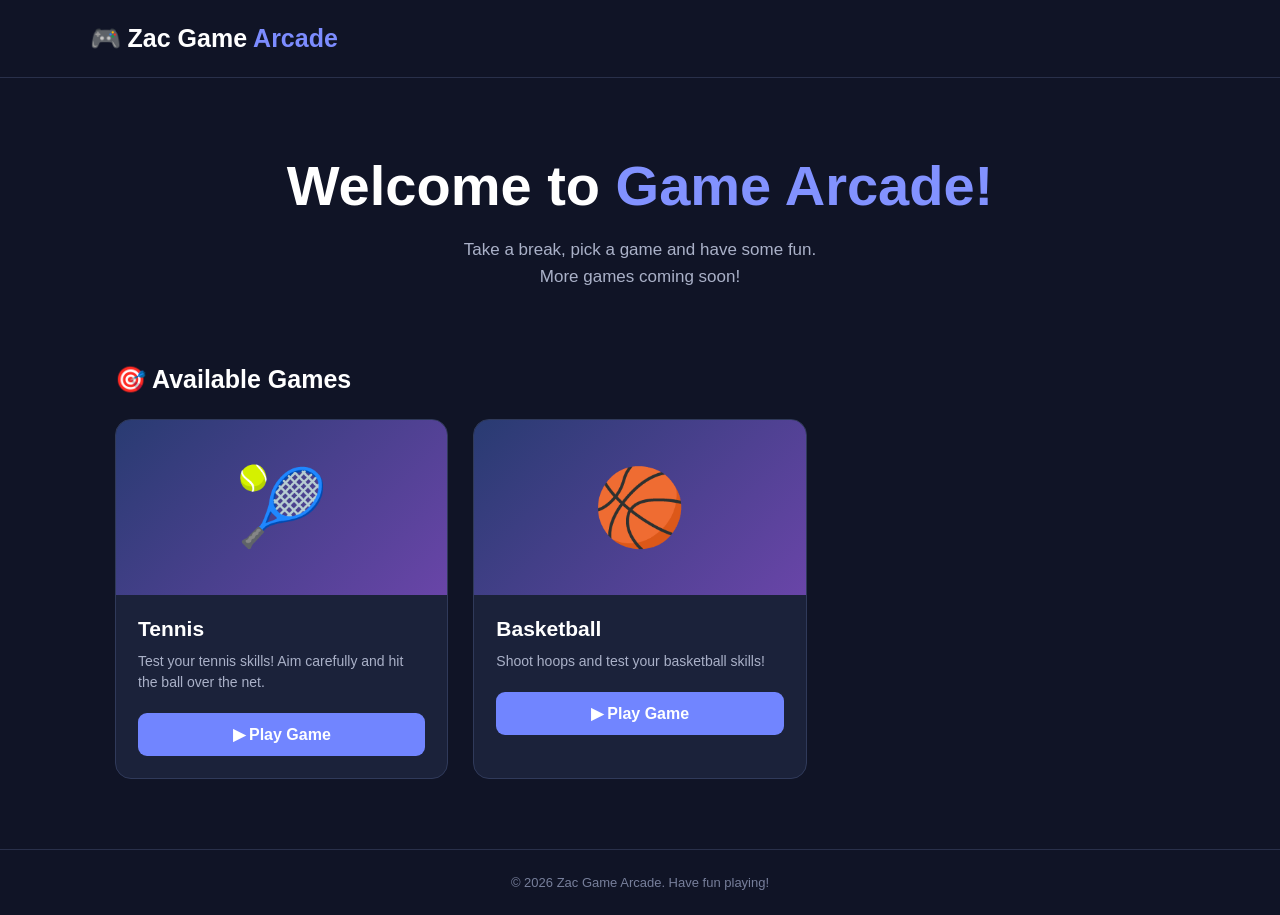
==== index.html @ c6806daa "add index and readme" ====
<!DOCTYPE html>
<html lang="en">
<head>
    <meta charset="UTF-8">
    <meta name="viewport" content="width=device-width, initial-scale=1.0">
    <meta name="theme-color" content="#101426">

    <title>Zane Game Arcade</title>
    <meta name="description" content="Play fun online games at Zane Game Arcade.">

    <style>
        * {
            box-sizing: border-box;
            margin: 0;
            padding: 0;
        }

        body {
            font-family: Arial, sans-serif;
            background: #101426;
            color: #ffffff;
            min-height: 100vh;
        }

        header {
            padding: 24px 7%;
            display: flex;
            justify-content: space-between;
            align-items: center;
            border-bottom: 1px solid #29304a;
        }

        .logo {
            font-size: 25px;
            font-weight: bold;
            color: #ffffff;
        }

        .logo span {
            color: #7c8cff;
        }

        .hero {
            text-align: center;
            padding: 75px 20px 55px;
        }

        .hero h1 {
            font-size: clamp(36px, 6vw, 56px);
            margin-bottom: 18px;
        }

        .hero h1 span {
            color: #8292ff;
        }

        .hero p {
            color: #aab1c8;
            font-size: 17px;
            line-height: 1.6;
        }

        .games {
            max-width: 1100px;
            margin: auto;
            padding: 20px 25px 70px;
        }

        .section-title {
            font-size: 25px;
            margin-bottom: 25px;
        }

        .game-grid {
            display: grid;
            grid-template-columns:
                repeat(auto-fill, minmax(260px, 1fr));
            gap: 25px;
        }

        .game-card {
            background: #1b223a;
            border: 1px solid #303a5a;
            border-radius: 16px;
            overflow: hidden;
            transition: transform 0.25s, border-color 0.25s;
        }

        .game-card:hover {
            transform: translateY(-7px);
            border-color: #8292ff;
        }

        .game-image {
            height: 175px;
            display: flex;
            align-items: center;
            justify-content: center;
            background: linear-gradient(135deg, #293b72, #6945a8);
            font-size: 75px;
        }

        .game-info {
            padding: 22px;
        }

        .game-info h3 {
            font-size: 21px;
            margin-bottom: 10px;
        }

        .game-info p {
            color: #aab1c8;
            font-size: 14px;
            line-height: 1.5;
            margin-bottom: 20px;
        }

        .play-button {
            display: block;
            text-align: center;
            background: #7185ff;
            color: white;
            padding: 12px;
            border-radius: 9px;
            text-decoration: none;
            font-weight: bold;
            transition: background 0.2s;
        }

        .play-button:hover {
            background: #536bfa;
        }

        footer {
            text-align: center;
            padding: 25px;
            color: #777f9b;
            border-top: 1px solid #29304a;
            font-size: 13px;
        }

    </style>
</head>

<body>

    <header>
        <div class="logo">🎮 Zac Game <span>Arcade</span></div>
    </header>

    <section class="hero">
        <h1>Welcome to <span>Game Arcade!</span></h1>
        <p>
            Take a break, pick a game and have some fun.
            <br>
            More games coming soon!
        </p>
    </section>

    <main class="games">

        <h2 class="section-title">🎯 Available Games</h2>

        <div class="game-grid">

            <article class="game-card">

                <div class="game-image">
                    🎾
                </div>

                <div class="game-info">
                    <h3>Tennis</h3>

                    <p>
                        Test your tennis skills!
                        Aim carefully and hit the ball over the net.
                    </p>

                    <a
                        href="/xxx/index.html"
                        class="play-button">
                        ▶ Play Game
                    </a>
                </div>

            </article>

            <article class="game-card">

                <div class="game-image">
                    🏀
                </div>

                <div class="game-info">
                    <h3>Basketball</h3>

                    <p>
                        Shoot hoops and test your basketball skills!
                    </p>

                    <a
                        href="https://basketballgame-b9b.pages.dev/"
                        class="play-button">
                        ▶ Play Game
                    </a>
                </div>

            </article>

        </div>

    </main>

    <footer>
        © 2026 Zac Game Arcade. Have fun playing!
    </footer>

</body>
</html>
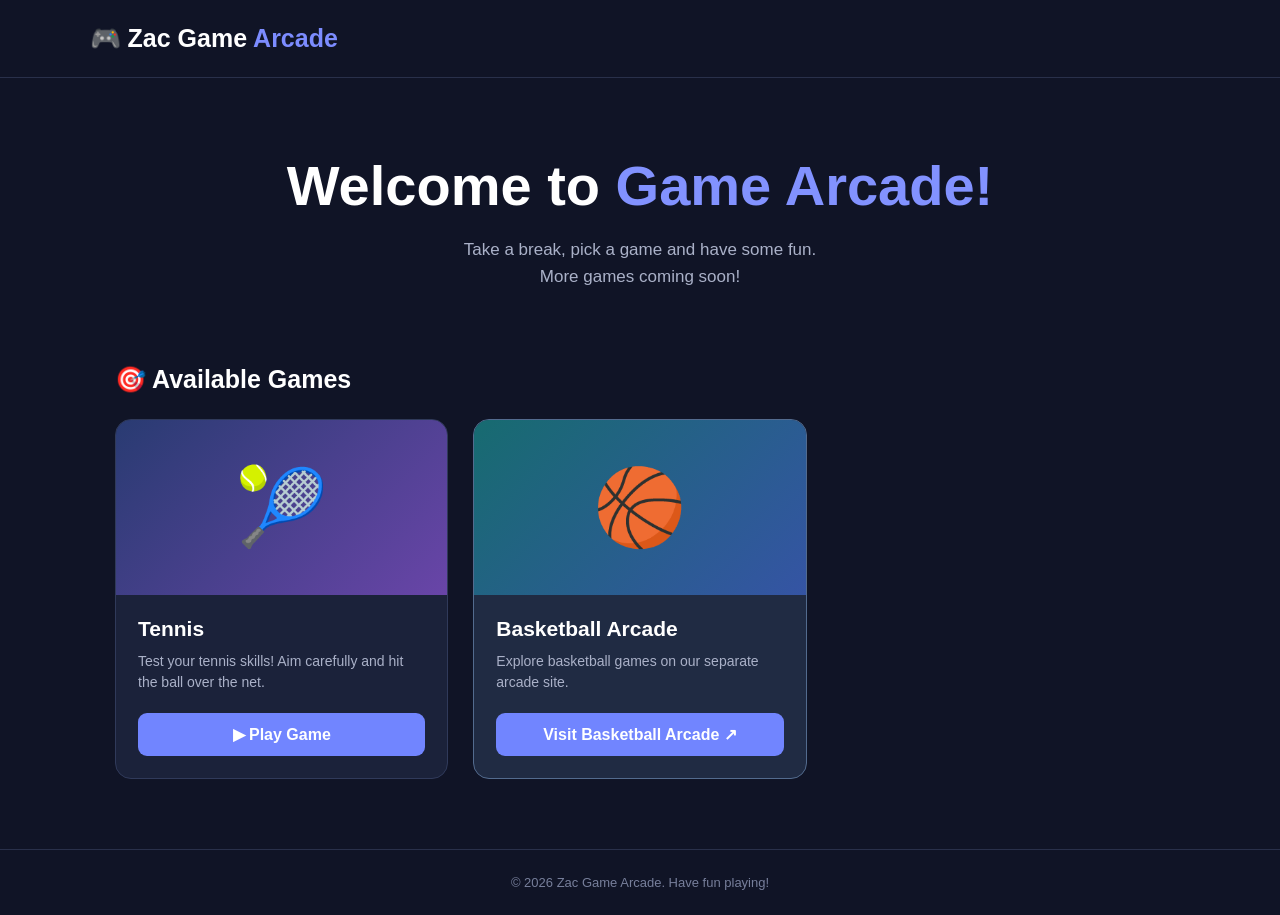
==== commit d7c15f90: "correct title and arcade link" ====
--- a/index.html
+++ b/index.html
@@ -6,8 +6,8 @@
     <meta name="viewport" content="width=device-width, initial-scale=1.0">
     <meta name="theme-color" content="#101426">
 
-    <title>Zane Game Arcade</title>
-    <meta name="description" content="Play fun online games at Zane Game Arcade.">
+    <title>Zac Game Arcade</title>
+    <meta name="description" content="Play fun online games at Zac Game Arcade.">
 
     <style>
         * {
@@ -90,6 +90,19 @@
         .game-card:hover {
             transform: translateY(-7px);
             border-color: #8292ff;
+        }
+
+        .game-card--arcade {
+            background: #202b43;
+            border-color: #536b8e;
+        }
+
+        .game-card--arcade:hover {
+            border-color: #a0c4ff;
+        }
+
+        .game-card--arcade .game-image {
+            background: linear-gradient(135deg, #176b70, #3554a4);
         }
 
         .game-image {
@@ -188,23 +201,23 @@
 
             </article>
 
-            <article class="game-card">
+            <article class="game-card game-card--arcade">
 
                 <div class="game-image">
                     🏀
                 </div>
 
                 <div class="game-info">
-                    <h3>Basketball</h3>
+                    <h3>Basketball Arcade</h3>
 
                     <p>
-                        Shoot hoops and test your basketball skills!
+                        Explore basketball games on our separate arcade site.
                     </p>
 
                     <a
                         href="https://basketballgame-b9b.pages.dev/"
                         class="play-button">
-                        ▶ Play Game
+                        Visit Basketball Arcade ↗
                     </a>
                 </div>
 
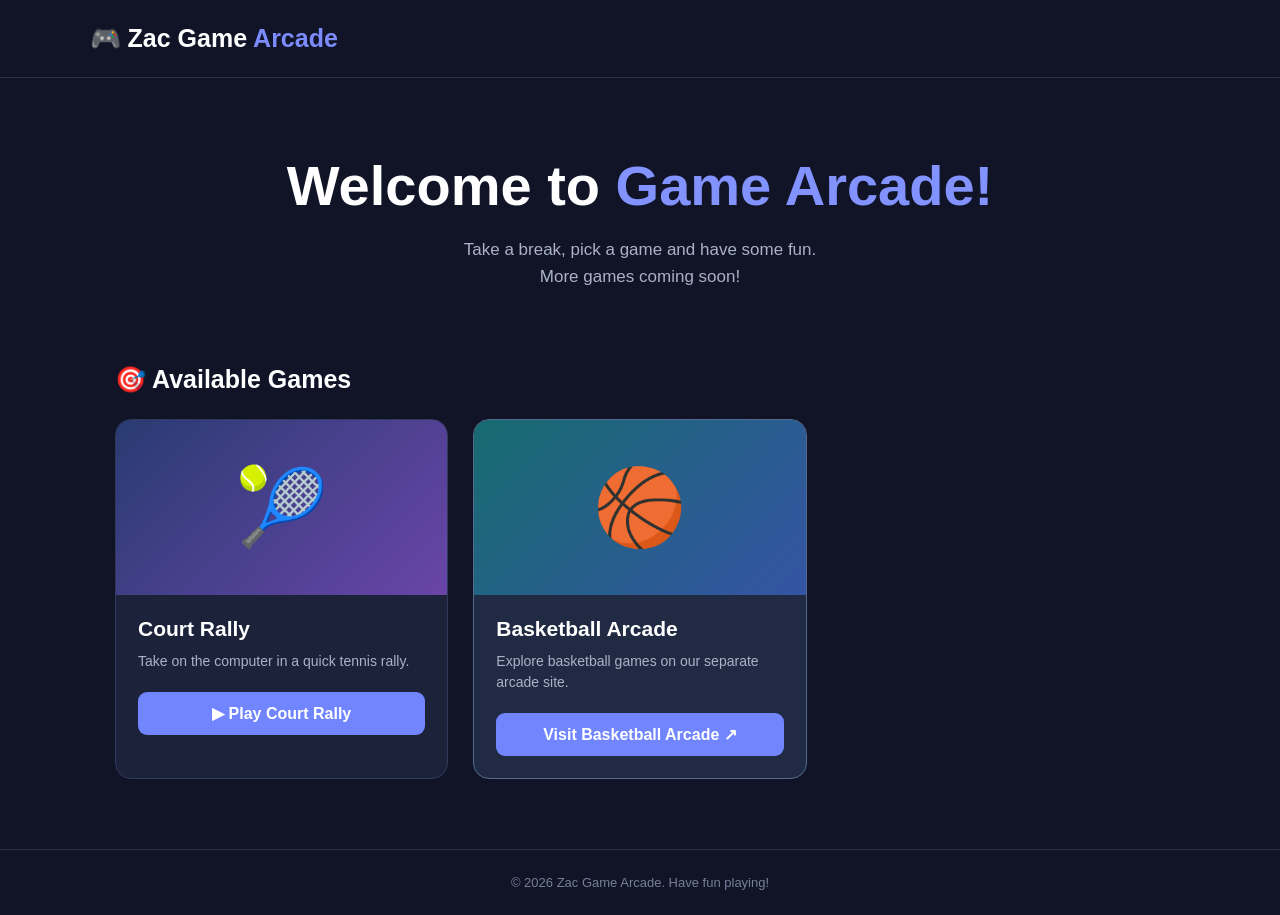
==== commit 3ced7c1b: "add game court-rally" ====
--- a/index.html
+++ b/index.html
@@ -185,17 +185,16 @@
                 </div>
 
                 <div class="game-info">
-                    <h3>Tennis</h3>
+                    <h3>Court Rally</h3>
 
                     <p>
-                        Test your tennis skills!
-                        Aim carefully and hit the ball over the net.
+                        Take on the computer in a quick tennis rally.
                     </p>
 
                     <a
-                        href="/xxx/index.html"
+                        href="court-rally/index.html"
                         class="play-button">
-                        ▶ Play Game
+                        ▶ Play Court Rally
                     </a>
                 </div>
 
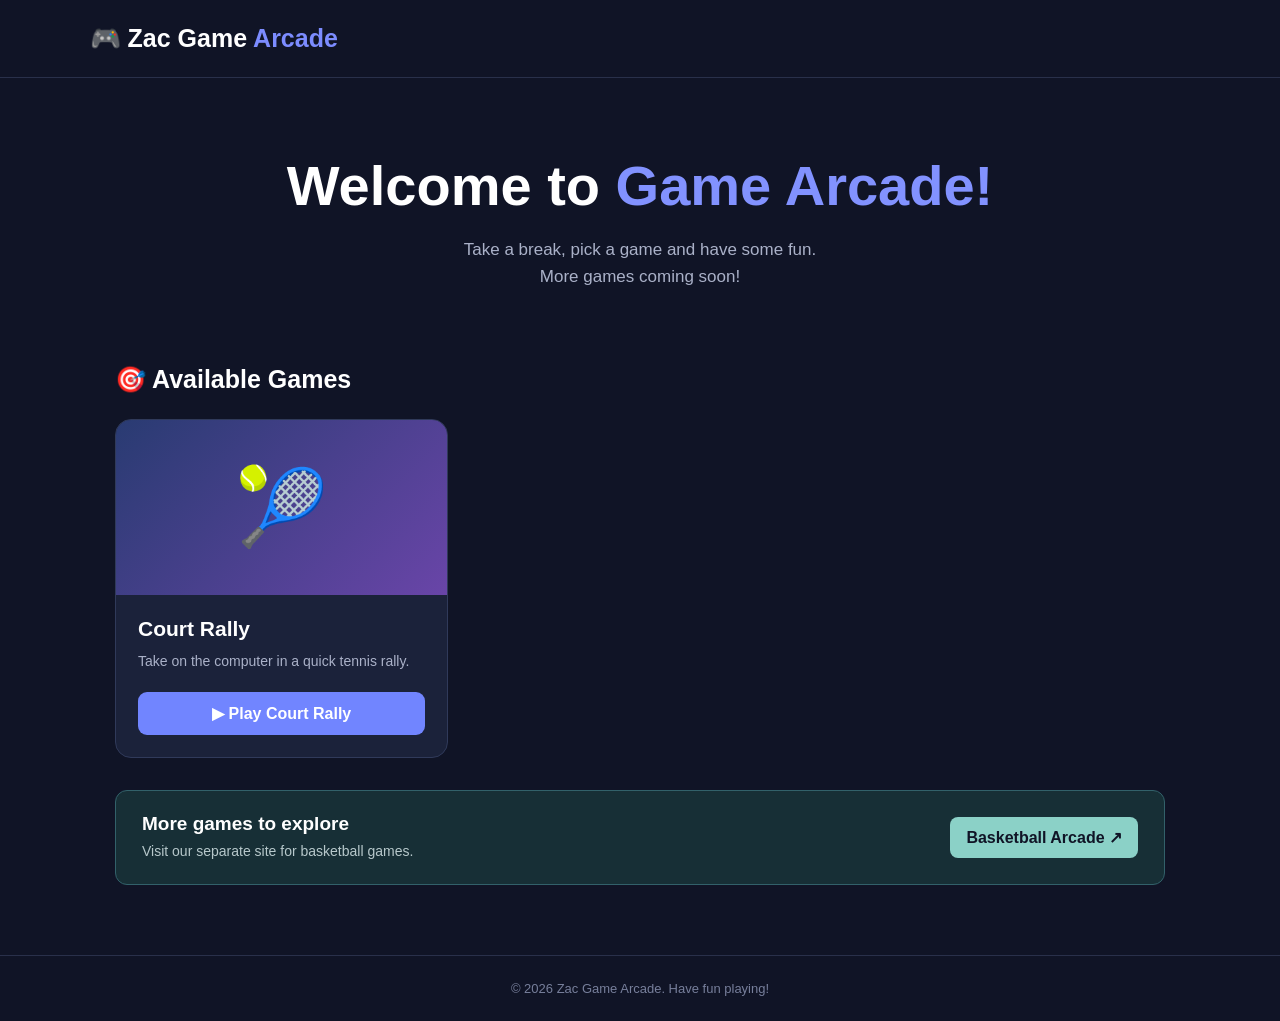
==== commit 1dafb792: "change arcade style" ====
--- a/index.html
+++ b/index.html
@@ -90,19 +90,6 @@
         .game-card:hover {
             transform: translateY(-7px);
             border-color: #8292ff;
-        }
-
-        .game-card--arcade {
-            background: #202b43;
-            border-color: #536b8e;
-        }
-
-        .game-card--arcade:hover {
-            border-color: #a0c4ff;
-        }
-
-        .game-card--arcade .game-image {
-            background: linear-gradient(135deg, #176b70, #3554a4);
         }
 
         .game-image {
@@ -146,6 +133,51 @@
             background: #536bfa;
         }
 
+        .arcade-link {
+            margin-top: 32px;
+            padding: 22px 26px;
+            display: flex;
+            align-items: center;
+            justify-content: space-between;
+            gap: 20px;
+            background: #172f36;
+            border: 1px solid #32616a;
+            border-radius: 12px;
+        }
+
+        .arcade-link h2 {
+            font-size: 19px;
+            margin-bottom: 6px;
+        }
+
+        .arcade-link p {
+            color: #b7c8cb;
+            font-size: 14px;
+            line-height: 1.5;
+        }
+
+        .arcade-link a {
+            flex-shrink: 0;
+            color: #101426;
+            background: #8bd1c7;
+            padding: 11px 16px;
+            border-radius: 8px;
+            text-decoration: none;
+            font-weight: bold;
+            transition: background 0.2s;
+        }
+
+        .arcade-link a:hover {
+            background: #a8e3da;
+        }
+
+        @media (max-width: 560px) {
+            .arcade-link {
+                align-items: flex-start;
+                flex-direction: column;
+            }
+        }
+
         footer {
             text-align: center;
             padding: 25px;
@@ -200,29 +232,17 @@
 
             </article>
 
-            <article class="game-card game-card--arcade">
-
-                <div class="game-image">
-                    🏀
-                </div>
-
-                <div class="game-info">
-                    <h3>Basketball Arcade</h3>
-
-                    <p>
-                        Explore basketball games on our separate arcade site.
-                    </p>
-
-                    <a
-                        href="https://basketballgame-b9b.pages.dev/"
-                        class="play-button">
-                        Visit Basketball Arcade ↗
-                    </a>
-                </div>
-
-            </article>
-
         </div>
+
+        <aside class="arcade-link" aria-labelledby="basketball-arcade-title">
+            <div>
+                <h2 id="basketball-arcade-title">More games to explore</h2>
+                <p>Visit our separate site for basketball games.</p>
+            </div>
+            <a href="https://basketballgame-b9b.pages.dev/">
+                Basketball Arcade ↗
+            </a>
+        </aside>
 
     </main>
 
